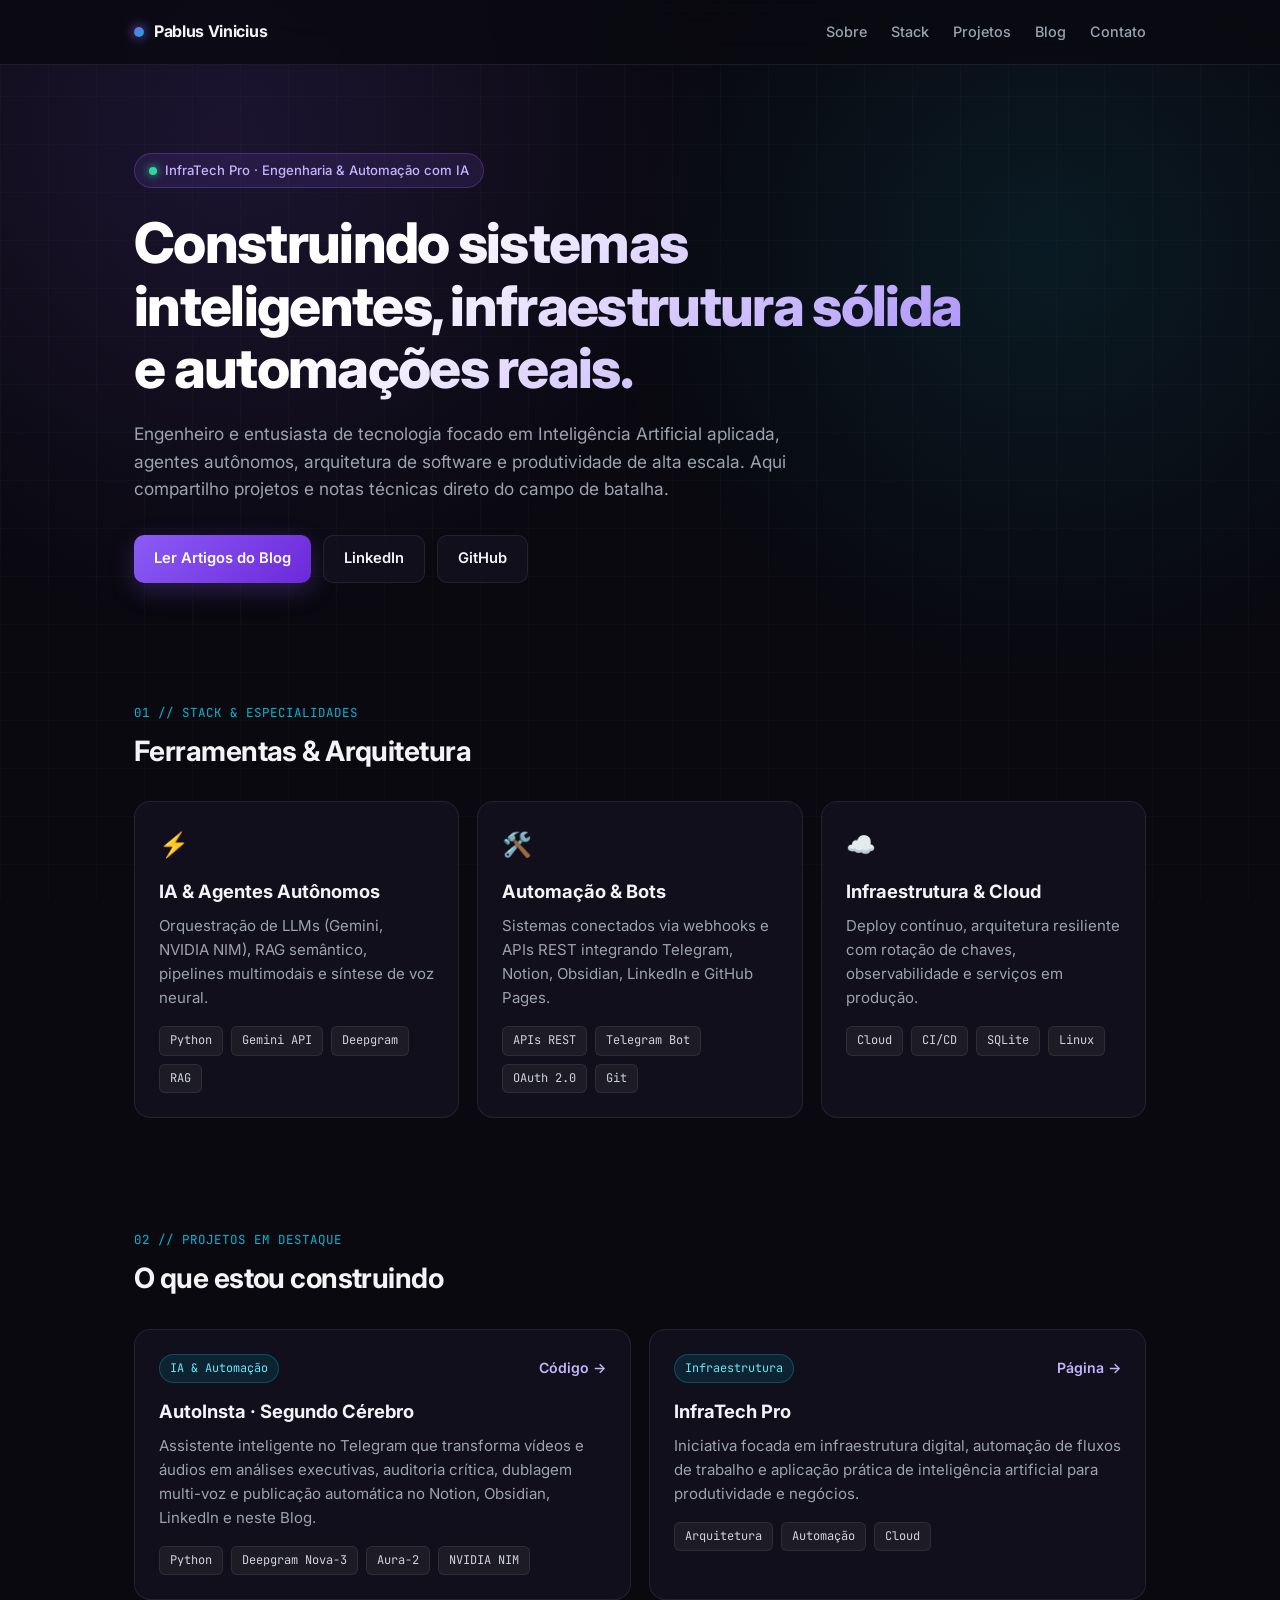
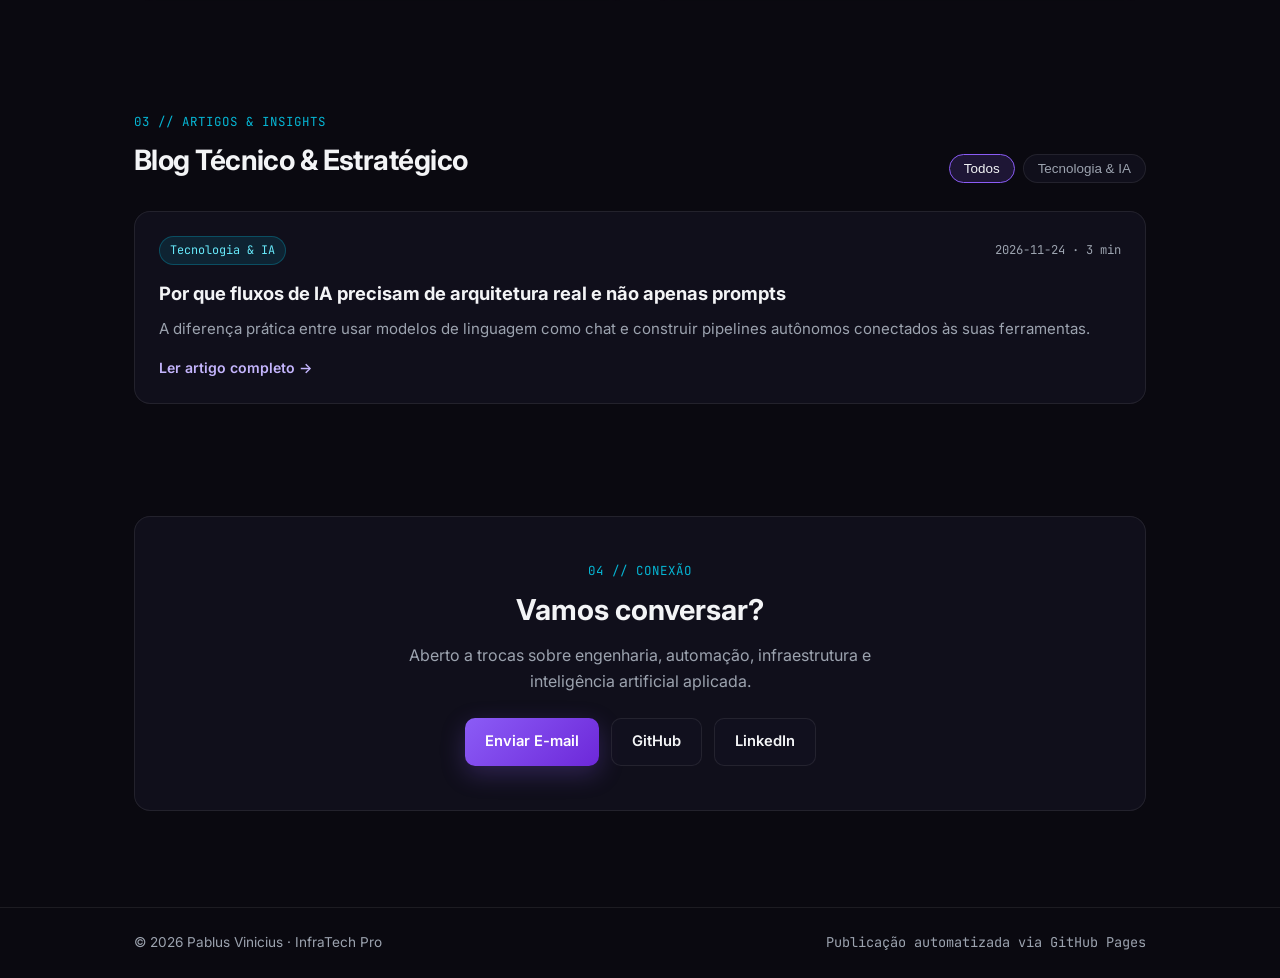
==== github_io_site/index.html @ cc7a88ba "Add GitHub Pages portfolio/blog site template and [ 🌐 Post Blog ] auto-publisher" ====
<!DOCTYPE html>
<html lang="pt-BR">
<head>
  <meta charset="UTF-8" />
  <meta name="viewport" content="width=device-width, initial-scale=1.0" />
  <title>Pablus Vinicius · Engenharia, IA & Infraestrutura</title>
  <meta name="description" content="Portfólio, projetos e artigos técnicos de Pablus Vinicius sobre Engenharia, Automação, Infraestrutura e Inteligência Artificial." />
  <meta name="theme-color" content="#0a0910" />
  <link rel="preconnect" href="https://fonts.googleapis.com" />
  <link rel="preconnect" href="https://fonts.gstatic.com" crossorigin />
  <link href="https://fonts.googleapis.com/css2?family=Inter:wght@400;500;600;700;800&family=JetBrains+Mono:wght@400;500&display=swap" rel="stylesheet" />
  <link rel="stylesheet" href="style.css" />
</head>
<body>
  <div class="bg-glow" aria-hidden="true"></div>

  <header class="navbar">
    <div class="container nav-inner">
      <a href="#" class="brand">
        <span class="brand-dot"></span>
        <span>Pablus Vinicius</span>
      </a>
      <nav class="nav-links">
        <a href="#sobre">Sobre</a>
        <a href="#stack">Stack</a>
        <a href="#projetos">Projetos</a>
        <a href="#blog">Blog</a>
        <a href="#contato">Contato</a>
      </nav>
    </div>
  </header>

  <main class="container">
    <!-- HERO -->
    <section class="hero" id="sobre">
      <div class="status-pill">
        <span class="pulse-dot"></span>
        InfraTech Pro · Engenharia & Automação com IA
      </div>
      <h1>Construindo sistemas inteligentes, infraestrutura sólida e automações reais.</h1>
      <p class="hero-sub">
        Engenheiro e entusiasta de tecnologia focado em Inteligência Artificial aplicada, agentes autônomos,
        arquitetura de software e produtividade de alta escala. Aqui compartilho projetos e notas técnicas direto do campo de batalha.
      </p>
      <div class="hero-actions">
        <a href="#blog" class="btn btn-primary">Ler Artigos do Blog</a>
        <a href="https://www.linkedin.com/company/infratech-pro/" target="_blank" rel="noopener" class="btn btn-ghost">LinkedIn</a>
        <a href="https://github.com/PablusVinii" target="_blank" rel="noopener" class="btn btn-ghost">GitHub</a>
      </div>
    </section>

    <!-- STACK -->
    <section class="section" id="stack">
      <div class="section-header">
        <span class="section-kicker">01 // STACK & ESPECIALIDADES</span>
        <h2>Ferramentas & Arquitetura</h2>
      </div>
      <div class="stack-grid">
        <div class="card stack-card">
          <div class="card-icon">⚡</div>
          <h3>IA & Agentes Autônomos</h3>
          <p>Orquestração de LLMs (Gemini, NVIDIA NIM), RAG semântico, pipelines multimodais e síntese de voz neural.</p>
          <div class="tags">
            <span>Python</span><span>Gemini API</span><span>Deepgram</span><span>RAG</span>
          </div>
        </div>
        <div class="card stack-card">
          <div class="card-icon">🛠️</div>
          <h3>Automação & Bots</h3>
          <p>Sistemas conectados via webhooks e APIs REST integrando Telegram, Notion, Obsidian, LinkedIn e GitHub Pages.</p>
          <div class="tags">
            <span>APIs REST</span><span>Telegram Bot</span><span>OAuth 2.0</span><span>Git</span>
          </div>
        </div>
        <div class="card stack-card">
          <div class="card-icon">☁️</div>
          <h3>Infraestrutura & Cloud</h3>
          <p>Deploy contínuo, arquitetura resiliente com rotação de chaves, observabilidade e serviços em produção.</p>
          <div class="tags">
            <span>Cloud</span><span>CI/CD</span><span>SQLite</span><span>Linux</span>
          </div>
        </div>
      </div>
    </section>

    <!-- PROJETOS -->
    <section class="section" id="projetos">
      <div class="section-header">
        <span class="section-kicker">02 // PROJETOS EM DESTAQUE</span>
        <h2>O que estou construindo</h2>
      </div>
      <div class="projects-grid">
        <article class="card project-card">
          <div class="project-top">
            <span class="project-badge">IA & Automação</span>
            <a href="https://github.com/PablusVinii/autoinsta" target="_blank" rel="noopener" class="project-link">Código →</a>
          </div>
          <h3>AutoInsta · Segundo Cérebro</h3>
          <p>Assistente inteligente no Telegram que transforma vídeos e áudios em análises executivas, auditoria crítica, dublagem multi-voz e publicação automática no Notion, Obsidian, LinkedIn e neste Blog.</p>
          <div class="tags">
            <span>Python</span><span>Deepgram Nova-3</span><span>Aura-2</span><span>NVIDIA NIM</span>
          </div>
        </article>

        <article class="card project-card">
          <div class="project-top">
            <span class="project-badge">Infraestrutura</span>
            <a href="https://www.linkedin.com/company/infratech-pro/" target="_blank" rel="noopener" class="project-link">Página →</a>
          </div>
          <h3>InfraTech Pro</h3>
          <p>Iniciativa focada em infraestrutura digital, automação de fluxos de trabalho e aplicação prática de inteligência artificial para produtividade e negócios.</p>
          <div class="tags">
            <span>Arquitetura</span><span>Automação</span><span>Cloud</span>
          </div>
        </article>
      </div>
    </section>

    <!-- BLOG -->
    <section class="section" id="blog">
      <div class="section-header blog-header">
        <div>
          <span class="section-kicker">03 // ARTIGOS & INSIGHTS</span>
          <h2>Blog Técnico & Estratégico</h2>
        </div>
        <div class="filter-bar" id="blog-filters">
          <button class="filter-btn active" data-cat="all">Todos</button>
        </div>
      </div>

      <div class="blog-grid" id="blog-list">
        <div class="card loading-card">Carregando artigos...</div>
      </div>
    </section>

    <!-- CONTATO -->
    <section class="section contact-section" id="contato">
      <div class="card contact-card">
        <span class="section-kicker">04 // CONEXÃO</span>
        <h2>Vamos conversar?</h2>
        <p>Aberto a trocas sobre engenharia, automação, infraestrutura e inteligência artificial aplicada.</p>
        <div class="hero-actions">
          <a href="mailto:pablus.vinicius@live.com" class="btn btn-primary">Enviar E-mail</a>
          <a href="https://github.com/PablusVinii" target="_blank" rel="noopener" class="btn btn-ghost">GitHub</a>
          <a href="https://www.linkedin.com/company/infratech-pro/" target="_blank" rel="noopener" class="btn btn-ghost">LinkedIn</a>
        </div>
      </div>
    </section>
  </main>

  <footer class="footer">
    <div class="container footer-inner">
      <span>© 2026 Pablus Vinicius · InfraTech Pro</span>
      <span class="mono">Publicação automatizada via GitHub Pages</span>
    </div>
  </footer>

  <script>
    async function loadBlog() {
      const container = document.getElementById('blog-list');
      const filterBar = document.getElementById('blog-filters');
      try {
        const res = await fetch('posts/index.json?t=' + Date.now());
        if (!res.ok) throw new Error('Falha ao carregar posts');
        const posts = await res.json();

        if (!posts.length) {
          container.innerHTML = '<div class="card">Nenhum artigo publicado ainda.</div>';
          return;
        }

        // Popula filtros únicos de categoria
        const cats = [...new Set(posts.map(p => p.category).filter(Boolean))];
        cats.forEach(cat => {
          const btn = document.createElement('button');
          btn.className = 'filter-btn';
          btn.dataset.cat = cat;
          btn.textContent = cat;
          filterBar.appendChild(btn);
        });

        function render(filterCat) {
          const filtered = filterCat === 'all' ? posts : posts.filter(p => p.category === filterCat);
          container.innerHTML = filtered.map(post => `
            <a href="post.html?slug=${encodeURIComponent(post.slug)}" class="card blog-card">
              <div class="blog-meta">
                <span class="project-badge">${escapeHtml(post.category || 'Geral')}</span>
                <span class="mono date-text">${escapeHtml(post.date || '')} · ${escapeHtml(post.readTime || '3 min')}</span>
              </div>
              <h3>${escapeHtml(post.title)}</h3>
              <p>${escapeHtml(post.excerpt || '')}</p>
              <span class="read-more">Ler artigo completo →</span>
            </a>
          `).join('');
        }

        filterBar.addEventListener('click', (e) => {
          if (!e.target.classList.contains('filter-btn')) return;
          filterBar.querySelectorAll('.filter-btn').forEach(b => b.classList.remove('active'));
          e.target.classList.add('active');
          render(e.target.dataset.cat);
        });

        render('all');
      } catch (err) {
        container.innerHTML = '<div class="card">Não foi possível carregar os artigos no momento.</div>';
      }
    }

    function escapeHtml(str) {
      return String(str).replace(/[&<>"']/g, s => ({
        '&': '&amp;', '<': '&lt;', '>': '&gt;', '"': '&quot;', "'": '&#39;'
      }[s]));
    }

    loadBlog();
  </script>
</body>
</html>
---- github_io_site/style.css ----
:root {
  --bg: #0a0910;
  --surface: rgba(20, 19, 32, 0.72);
  --surface-hover: rgba(30, 28, 48, 0.9);
  --border: rgba(255, 255, 255, 0.08);
  --border-hover: rgba(139, 92, 246, 0.45);
  --text: #f3f4f6;
  --muted: #9ca3af;
  --accent: #8b5cf6;
  --accent-2: #06b6d4;
}

* {
  box-sizing: border-box;
  margin: 0;
  padding: 0;
}

html {
  scroll-behavior: smooth;
}

body {
  font-family: 'Inter', -apple-system, BlinkMacSystemFont, sans-serif;
  background-color: var(--bg);
  color: var(--text);
  line-height: 1.6;
  min-height: 100vh;
  overflow-x: hidden;
}

.bg-glow {
  position: fixed;
  inset: 0;
  pointer-events: none;
  z-index: -1;
  background:
    radial-gradient(circle at 18% 15%, rgba(139, 92, 246, 0.14), transparent 38%),
    radial-gradient(circle at 82% 28%, rgba(6, 182, 212, 0.10), transparent 35%),
    linear-gradient(to bottom, rgba(255,255,255,0.02) 1px, transparent 1px),
    linear-gradient(to right, rgba(255,255,255,0.02) 1px, transparent 1px);
  background-size: 100% 100%, 100% 100%, 48px 48px, 48px 48px;
}

.mono {
  font-family: 'JetBrains Mono', monospace;
}

.container {
  max-width: 1060px;
  margin: 0 auto;
  padding: 0 24px;
}

/* NAVBAR */
.navbar {
  position: sticky;
  top: 0;
  z-index: 50;
  backdrop-filter: blur(16px);
  background: rgba(10, 9, 16, 0.78);
  border-bottom: 1px solid var(--border);
}

.nav-inner {
  display: flex;
  align-items: center;
  justify-content: space-between;
  height: 64px;
}

.brand {
  display: inline-flex;
  align-items: center;
  gap: 10px;
  color: var(--text);
  text-decoration: none;
  font-weight: 700;
  font-size: 1rem;
  letter-spacing: -0.02em;
}

.brand-dot {
  width: 10px;
  height: 10px;
  border-radius: 50%;
  background: linear-gradient(135deg, var(--accent), var(--accent-2));
  box-shadow: 0 0 12px var(--accent);
}

.nav-links {
  display: flex;
  gap: 24px;
}

.nav-links a {
  color: var(--muted);
  text-decoration: none;
  font-size: 0.9rem;
  font-weight: 500;
  transition: color 0.2s;
}

.nav-links a:hover {
  color: var(--text);
}

/* HERO */
.hero {
  padding: 88px 0 64px;
}

.status-pill {
  display: inline-flex;
  align-items: center;
  gap: 8px;
  padding: 6px 14px;
  border-radius: 999px;
  background: rgba(139, 92, 246, 0.12);
  border: 1px solid rgba(139, 92, 246, 0.3);
  color: #c4b5fd;
  font-size: 0.82rem;
  font-weight: 500;
  margin-bottom: 24px;
}

.pulse-dot {
  width: 8px;
  height: 8px;
  border-radius: 50%;
  background: #34d399;
  box-shadow: 0 0 8px #34d399;
}

.hero h1 {
  font-size: clamp(2.1rem, 4.8vw, 3.5rem);
  font-weight: 800;
  line-height: 1.12;
  letter-spacing: -0.03em;
  max-width: 840px;
  margin-bottom: 20px;
  background: linear-gradient(135deg, #ffffff 30%, #a78bfa 100%);
  -webkit-background-clip: text;
  -webkit-text-fill-color: transparent;
}

.hero-sub {
  font-size: 1.08rem;
  color: var(--muted);
  max-width: 680px;
  margin-bottom: 32px;
}

.hero-actions {
  display: flex;
  flex-wrap: wrap;
  gap: 12px;
}

.btn {
  display: inline-flex;
  align-items: center;
  justify-content: center;
  padding: 11px 20px;
  border-radius: 10px;
  font-size: 0.92rem;
  font-weight: 600;
  text-decoration: none;
  transition: transform 0.15s, border-color 0.2s, background 0.2s;
  cursor: pointer;
}

.btn:hover {
  transform: translateY(-1px);
}

.btn-primary {
  background: linear-gradient(135deg, var(--accent), #6d28d9);
  color: #fff;
  box-shadow: 0 8px 24px rgba(139, 92, 246, 0.25);
}

.btn-ghost {
  background: var(--surface);
  color: var(--text);
  border: 1px solid var(--border);
}

.btn-ghost:hover {
  border-color: var(--border-hover);
}

/* SECTIONS */
.section {
  padding: 56px 0;
}

.section-header {
  margin-bottom: 28px;
}

.section-kicker {
  display: block;
  font-family: 'JetBrains Mono', monospace;
  font-size: 0.78rem;
  color: var(--accent-2);
  letter-spacing: 0.08em;
  margin-bottom: 6px;
}

.section-header h2 {
  font-size: 1.75rem;
  font-weight: 700;
  letter-spacing: -0.02em;
}

/* CARDS */
.card {
  background: var(--surface);
  border: 1px solid var(--border);
  border-radius: 16px;
  padding: 24px;
  backdrop-filter: blur(12px);
  transition: border-color 0.2s, transform 0.2s, background 0.2s;
}

.stack-grid {
  display: grid;
  grid-template-columns: repeat(auto-fit, minmax(280px, 1fr));
  gap: 18px;
}

.projects-grid {
  display: grid;
  grid-template-columns: repeat(auto-fit, minmax(320px, 1fr));
  gap: 18px;
}

.card-icon {
  font-size: 1.5rem;
  margin-bottom: 12px;
}

.stack-card h3,
.project-card h3,
.blog-card h3 {
  font-size: 1.15rem;
  font-weight: 700;
  margin-bottom: 8px;
  color: var(--text);
}

.stack-card p,
.project-card p,
.blog-card p {
  color: var(--muted);
  font-size: 0.94rem;
  margin-bottom: 16px;
}

.tags {
  display: flex;
  flex-wrap: wrap;
  gap: 8px;
}

.tags span {
  font-family: 'JetBrains Mono', monospace;
  font-size: 0.75rem;
  padding: 4px 10px;
  border-radius: 6px;
  background: rgba(255, 255, 255, 0.05);
  border: 1px solid var(--border);
  color: #d1d5db;
}

.project-top {
  display: flex;
  align-items: center;
  justify-content: space-between;
  margin-bottom: 14px;
}

.project-badge {
  font-family: 'JetBrains Mono', monospace;
  font-size: 0.74rem;
  padding: 4px 10px;
  border-radius: 999px;
  background: rgba(6, 182, 212, 0.12);
  border: 1px solid rgba(6, 182, 212, 0.3);
  color: #67e8f9;
}

.project-link {
  color: #c4b5fd;
  text-decoration: none;
  font-size: 0.88rem;
  font-weight: 600;
}

/* BLOG */
.blog-header {
  display: flex;
  flex-wrap: wrap;
  align-items: flex-end;
  justify-content: space-between;
  gap: 16px;
}

.filter-bar {
  display: flex;
  flex-wrap: wrap;
  gap: 8px;
}

.filter-btn {
  background: var(--surface);
  border: 1px solid var(--border);
  color: var(--muted);
  padding: 6px 14px;
  border-radius: 999px;
  font-size: 0.84rem;
  cursor: pointer;
  transition: all 0.2s;
}

.filter-btn.active,
.filter-btn:hover {
  color: var(--text);
  border-color: var(--accent);
  background: rgba(139, 92, 246, 0.16);
}

.blog-grid {
  display: grid;
  grid-template-columns: repeat(auto-fit, minmax(300px, 1fr));
  gap: 18px;
}

.blog-card {
  display: flex;
  flex-direction: column;
  text-decoration: none;
}

.blog-card:hover {
  border-color: var(--border-hover);
  background: var(--surface-hover);
  transform: translateY(-2px);
}

.blog-meta {
  display: flex;
  align-items: center;
  justify-content: space-between;
  gap: 8px;
  margin-bottom: 14px;
}

.date-text {
  font-size: 0.76rem;
  color: var(--muted);
}

.read-more {
  margin-top: auto;
  font-size: 0.88rem;
  font-weight: 600;
  color: #c4b5fd;
}

/* POST READER */
.article-wrap {
  max-width: 760px;
  margin: 0 auto;
  padding: 48px 0 80px;
}

.back-link {
  display: inline-flex;
  align-items: center;
  gap: 6px;
  color: var(--muted);
  text-decoration: none;
  font-size: 0.9rem;
  margin-bottom: 28px;
}

.back-link:hover {
  color: var(--text);
}

.article-header h1 {
  font-size: clamp(1.8rem, 4vw, 2.6rem);
  line-height: 1.18;
  letter-spacing: -0.025em;
  margin: 14px 0 12px;
}

.article-body {
  margin-top: 32px;
  font-size: 1.05rem;
  line-height: 1.8;
  color: #e5e7eb;
}

.article-body h2,
.article-body h3 {
  color: #fff;
  margin: 32px 0 12px;
  letter-spacing: -0.015em;
}

.article-body p {
  margin-bottom: 18px;
}

.article-body ul,
.article-body ol {
  margin: 0 0 20px 24px;
}

.article-body li {
  margin-bottom: 8px;
}

.article-body blockquote {
  border-left: 3px solid var(--accent);
  padding: 10px 18px;
  background: rgba(139, 92, 246, 0.08);
  border-radius: 0 10px 10px 0;
  margin: 20px 0;
  color: #d1d5db;
}

.article-body code {
  font-family: 'JetBrains Mono', monospace;
  font-size: 0.9em;
  background: rgba(255, 255, 255, 0.08);
  padding: 2px 6px;
  border-radius: 5px;
}

.article-body pre {
  background: #11101b;
  border: 1px solid var(--border);
  padding: 16px;
  border-radius: 12px;
  overflow-x: auto;
  margin: 20px 0;
}

/* CONTACT & FOOTER */
.contact-card {
  text-align: center;
  padding: 44px 24px;
}

.contact-card h2 {
  font-size: 1.8rem;
  margin-bottom: 10px;
}

.contact-card p {
  color: var(--muted);
  max-width: 540px;
  margin: 0 auto 24px;
}

.contact-card .hero-actions {
  justify-content: center;
}

.footer {
  border-top: 1px solid var(--border);
  padding: 24px 0;
  margin-top: 40px;
}

.footer-inner {
  display: flex;
  flex-wrap: wrap;
  justify-content: space-between;
  gap: 12px;
  color: var(--muted);
  font-size: 0.85rem;
}

@media (max-width: 640px) {
  .nav-links {
    display: none;
  }
  .hero {
    padding: 56px 0 40px;
  }
}
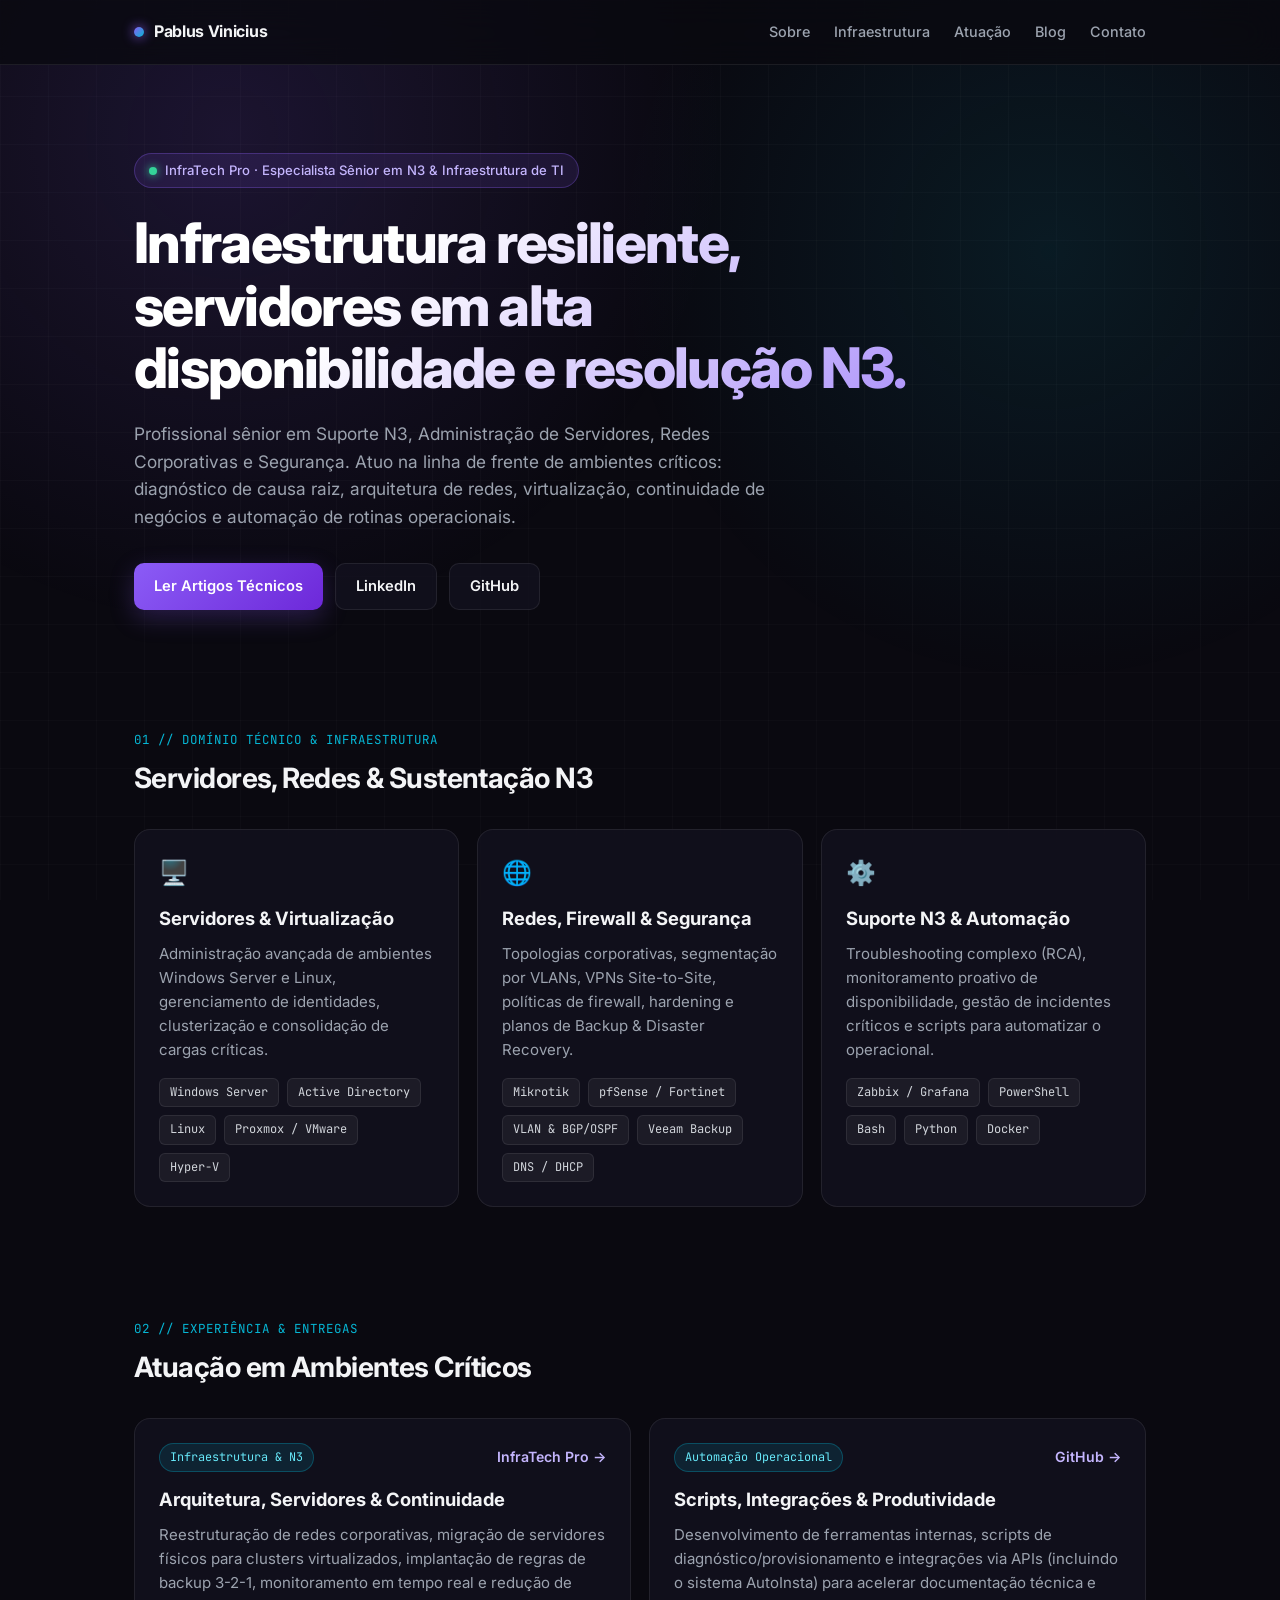
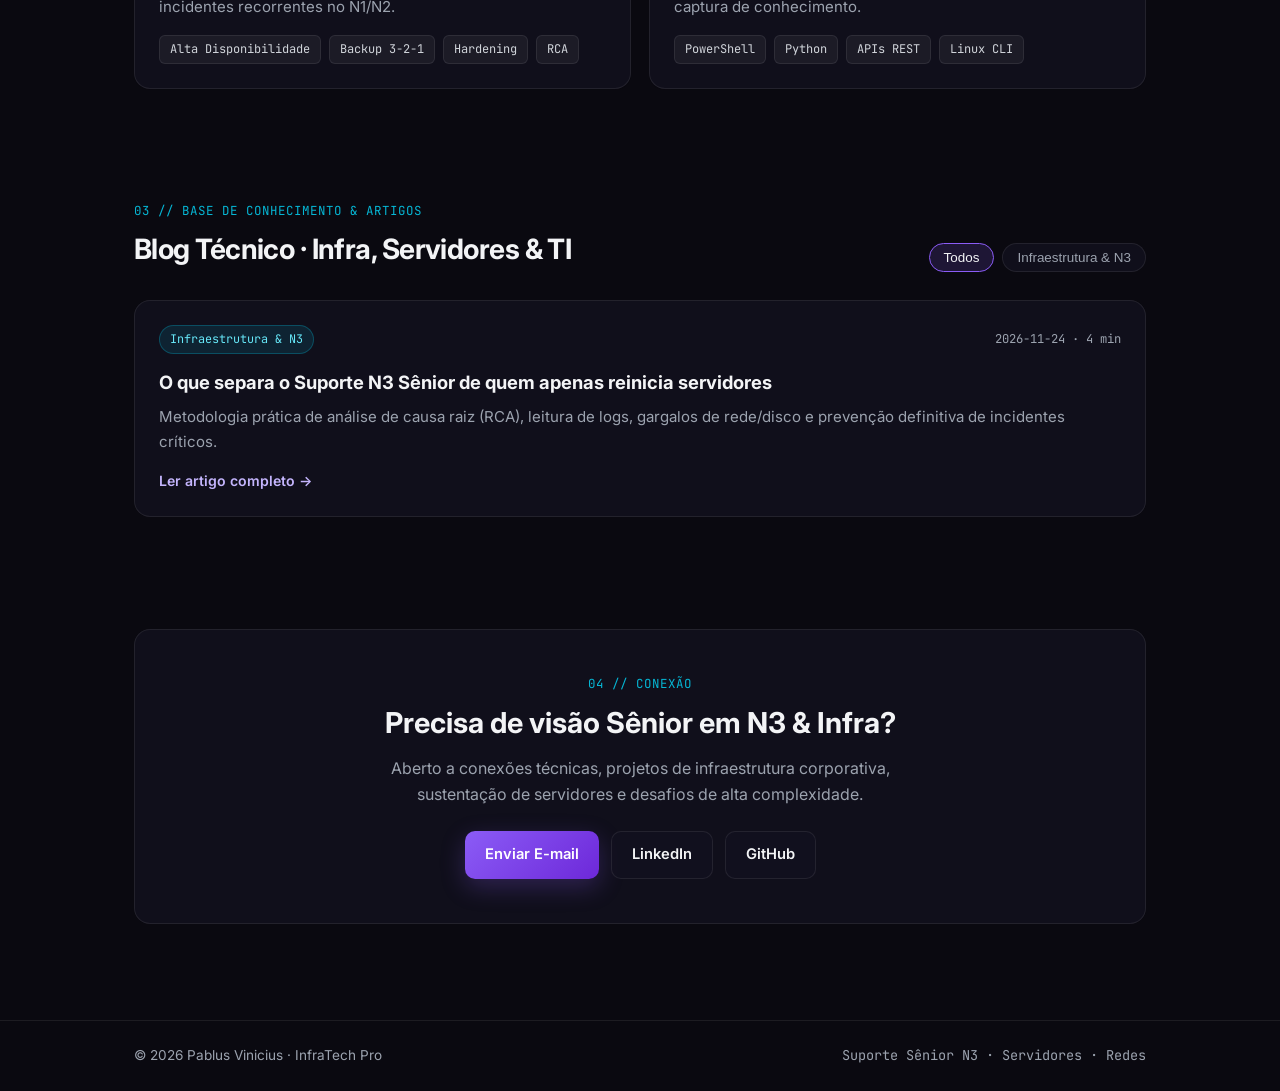
==== commit a825c3e6: "Update github_io_site template for Senior N3 Support & Infrastructure positioning" ====
--- a/github_io_site/index.html
+++ b/github_io_site/index.html
@@ -3,8 +3,8 @@
 <head>
   <meta charset="UTF-8" />
   <meta name="viewport" content="width=device-width, initial-scale=1.0" />
-  <title>Pablus Vinicius · Engenharia, IA & Infraestrutura</title>
-  <meta name="description" content="Portfólio, projetos e artigos técnicos de Pablus Vinicius sobre Engenharia, Automação, Infraestrutura e Inteligência Artificial." />
+  <title>Pablus Vinicius · Especialista Sênior em Suporte N3 & Infraestrutura</title>
+  <meta name="description" content="Portfólio e artigos técnicos de Pablus Vinicius — Especialista Sênior em Suporte de TI N3, Servidores, Redes Corporativas, Virtualização e Automação de Infraestrutura." />
   <meta name="theme-color" content="#0a0910" />
   <link rel="preconnect" href="https://fonts.googleapis.com" />
   <link rel="preconnect" href="https://fonts.gstatic.com" crossorigin />
@@ -22,8 +22,8 @@
       </a>
       <nav class="nav-links">
         <a href="#sobre">Sobre</a>
-        <a href="#stack">Stack</a>
-        <a href="#projetos">Projetos</a>
+        <a href="#stack">Infraestrutura</a>
+        <a href="#projetos">Atuação</a>
         <a href="#blog">Blog</a>
         <a href="#contato">Contato</a>
       </nav>
@@ -35,15 +35,16 @@
     <section class="hero" id="sobre">
       <div class="status-pill">
         <span class="pulse-dot"></span>
-        InfraTech Pro · Engenharia & Automação com IA
-      </div>
-      <h1>Construindo sistemas inteligentes, infraestrutura sólida e automações reais.</h1>
+        InfraTech Pro · Especialista Sênior em N3 & Infraestrutura de TI
+      </div>
+      <h1>Infraestrutura resiliente, servidores em alta disponibilidade e resolução N3.</h1>
       <p class="hero-sub">
-        Engenheiro e entusiasta de tecnologia focado em Inteligência Artificial aplicada, agentes autônomos,
-        arquitetura de software e produtividade de alta escala. Aqui compartilho projetos e notas técnicas direto do campo de batalha.
+        Profissional sênior em Suporte N3, Administração de Servidores, Redes Corporativas e Segurança.
+        Atuo na linha de frente de ambientes críticos: diagnóstico de causa raiz, arquitetura de redes, virtualização,
+        continuidade de negócios e automação de rotinas operacionais.
       </p>
       <div class="hero-actions">
-        <a href="#blog" class="btn btn-primary">Ler Artigos do Blog</a>
+        <a href="#blog" class="btn btn-primary">Ler Artigos Técnicos</a>
         <a href="https://www.linkedin.com/company/infratech-pro/" target="_blank" rel="noopener" class="btn btn-ghost">LinkedIn</a>
         <a href="https://github.com/PablusVinii" target="_blank" rel="noopener" class="btn btn-ghost">GitHub</a>
       </div>
@@ -52,65 +53,65 @@
     <!-- STACK -->
     <section class="section" id="stack">
       <div class="section-header">
-        <span class="section-kicker">01 // STACK & ESPECIALIDADES</span>
-        <h2>Ferramentas & Arquitetura</h2>
+        <span class="section-kicker">01 // DOMÍNIO TÉCNICO & INFRAESTRUTURA</span>
+        <h2>Servidores, Redes & Sustentação N3</h2>
       </div>
       <div class="stack-grid">
         <div class="card stack-card">
-          <div class="card-icon">⚡</div>
-          <h3>IA & Agentes Autônomos</h3>
-          <p>Orquestração de LLMs (Gemini, NVIDIA NIM), RAG semântico, pipelines multimodais e síntese de voz neural.</p>
-          <div class="tags">
-            <span>Python</span><span>Gemini API</span><span>Deepgram</span><span>RAG</span>
+          <div class="card-icon">🖥️</div>
+          <h3>Servidores & Virtualização</h3>
+          <p>Administração avançada de ambientes Windows Server e Linux, gerenciamento de identidades, clusterização e consolidação de cargas críticas.</p>
+          <div class="tags">
+            <span>Windows Server</span><span>Active Directory</span><span>Linux</span><span>Proxmox / VMware</span><span>Hyper-V</span>
           </div>
         </div>
         <div class="card stack-card">
-          <div class="card-icon">🛠️</div>
-          <h3>Automação & Bots</h3>
-          <p>Sistemas conectados via webhooks e APIs REST integrando Telegram, Notion, Obsidian, LinkedIn e GitHub Pages.</p>
-          <div class="tags">
-            <span>APIs REST</span><span>Telegram Bot</span><span>OAuth 2.0</span><span>Git</span>
+          <div class="card-icon">🌐</div>
+          <h3>Redes, Firewall & Segurança</h3>
+          <p>Topologias corporativas, segmentação por VLANs, VPNs Site-to-Site, políticas de firewall, hardening e planos de Backup & Disaster Recovery.</p>
+          <div class="tags">
+            <span>Mikrotik</span><span>pfSense / Fortinet</span><span>VLAN & BGP/OSPF</span><span>Veeam Backup</span><span>DNS / DHCP</span>
           </div>
         </div>
         <div class="card stack-card">
-          <div class="card-icon">☁️</div>
-          <h3>Infraestrutura & Cloud</h3>
-          <p>Deploy contínuo, arquitetura resiliente com rotação de chaves, observabilidade e serviços em produção.</p>
-          <div class="tags">
-            <span>Cloud</span><span>CI/CD</span><span>SQLite</span><span>Linux</span>
-          </div>
-        </div>
-      </div>
-    </section>
-
-    <!-- PROJETOS -->
+          <div class="card-icon">⚙️</div>
+          <h3>Suporte N3 & Automação</h3>
+          <p>Troubleshooting complexo (RCA), monitoramento proativo de disponibilidade, gestão de incidentes críticos e scripts para automatizar o operacional.</p>
+          <div class="tags">
+            <span>Zabbix / Grafana</span><span>PowerShell</span><span>Bash</span><span>Python</span><span>Docker</span>
+          </div>
+        </div>
+      </div>
+    </section>
+
+    <!-- PROJETOS / ATUAÇÃO -->
     <section class="section" id="projetos">
       <div class="section-header">
-        <span class="section-kicker">02 // PROJETOS EM DESTAQUE</span>
-        <h2>O que estou construindo</h2>
+        <span class="section-kicker">02 // EXPERIÊNCIA & ENTREGAS</span>
+        <h2>Atuação em Ambientes Críticos</h2>
       </div>
       <div class="projects-grid">
         <article class="card project-card">
           <div class="project-top">
-            <span class="project-badge">IA & Automação</span>
-            <a href="https://github.com/PablusVinii/autoinsta" target="_blank" rel="noopener" class="project-link">Código →</a>
-          </div>
-          <h3>AutoInsta · Segundo Cérebro</h3>
-          <p>Assistente inteligente no Telegram que transforma vídeos e áudios em análises executivas, auditoria crítica, dublagem multi-voz e publicação automática no Notion, Obsidian, LinkedIn e neste Blog.</p>
-          <div class="tags">
-            <span>Python</span><span>Deepgram Nova-3</span><span>Aura-2</span><span>NVIDIA NIM</span>
+            <span class="project-badge">Infraestrutura & N3</span>
+            <a href="https://www.linkedin.com/company/infratech-pro/" target="_blank" rel="noopener" class="project-link">InfraTech Pro →</a>
+          </div>
+          <h3>Arquitetura, Servidores & Continuidade</h3>
+          <p>Reestruturação de redes corporativas, migração de servidores físicos para clusters virtualizados, implantação de regras de backup 3-2-1, monitoramento em tempo real e redução de incidentes recorrentes no N1/N2.</p>
+          <div class="tags">
+            <span>Alta Disponibilidade</span><span>Backup 3-2-1</span><span>Hardening</span><span>RCA</span>
           </div>
         </article>
 
         <article class="card project-card">
           <div class="project-top">
-            <span class="project-badge">Infraestrutura</span>
-            <a href="https://www.linkedin.com/company/infratech-pro/" target="_blank" rel="noopener" class="project-link">Página →</a>
-          </div>
-          <h3>InfraTech Pro</h3>
-          <p>Iniciativa focada em infraestrutura digital, automação de fluxos de trabalho e aplicação prática de inteligência artificial para produtividade e negócios.</p>
-          <div class="tags">
-            <span>Arquitetura</span><span>Automação</span><span>Cloud</span>
+            <span class="project-badge">Automação Operacional</span>
+            <a href="https://github.com/PablusVinii/autoinsta" target="_blank" rel="noopener" class="project-link">GitHub →</a>
+          </div>
+          <h3>Scripts, Integrações & Produtividade</h3>
+          <p>Desenvolvimento de ferramentas internas, scripts de diagnóstico/provisionamento e integrações via APIs (incluindo o sistema AutoInsta) para acelerar documentação técnica e captura de conhecimento.</p>
+          <div class="tags">
+            <span>PowerShell</span><span>Python</span><span>APIs REST</span><span>Linux CLI</span>
           </div>
         </article>
       </div>
@@ -120,8 +121,8 @@
     <section class="section" id="blog">
       <div class="section-header blog-header">
         <div>
-          <span class="section-kicker">03 // ARTIGOS & INSIGHTS</span>
-          <h2>Blog Técnico & Estratégico</h2>
+          <span class="section-kicker">03 // BASE DE CONHECIMENTO & ARTIGOS</span>
+          <h2>Blog Técnico · Infra, Servidores & TI</h2>
         </div>
         <div class="filter-bar" id="blog-filters">
           <button class="filter-btn active" data-cat="all">Todos</button>
@@ -137,12 +138,12 @@
     <section class="section contact-section" id="contato">
       <div class="card contact-card">
         <span class="section-kicker">04 // CONEXÃO</span>
-        <h2>Vamos conversar?</h2>
-        <p>Aberto a trocas sobre engenharia, automação, infraestrutura e inteligência artificial aplicada.</p>
+        <h2>Precisa de visão Sênior em N3 & Infra?</h2>
+        <p>Aberto a conexões técnicas, projetos de infraestrutura corporativa, sustentação de servidores e desafios de alta complexidade.</p>
         <div class="hero-actions">
           <a href="mailto:pablus.vinicius@live.com" class="btn btn-primary">Enviar E-mail</a>
+          <a href="https://www.linkedin.com/company/infratech-pro/" target="_blank" rel="noopener" class="btn btn-ghost">LinkedIn</a>
           <a href="https://github.com/PablusVinii" target="_blank" rel="noopener" class="btn btn-ghost">GitHub</a>
-          <a href="https://www.linkedin.com/company/infratech-pro/" target="_blank" rel="noopener" class="btn btn-ghost">LinkedIn</a>
         </div>
       </div>
     </section>
@@ -151,7 +152,7 @@
   <footer class="footer">
     <div class="container footer-inner">
       <span>© 2026 Pablus Vinicius · InfraTech Pro</span>
-      <span class="mono">Publicação automatizada via GitHub Pages</span>
+      <span class="mono">Suporte Sênior N3 · Servidores · Redes</span>
     </div>
   </footer>
 
@@ -169,7 +170,6 @@
           return;
         }
 
-        // Popula filtros únicos de categoria
         const cats = [...new Set(posts.map(p => p.category).filter(Boolean))];
         cats.forEach(cat => {
           const btn = document.createElement('button');
@@ -184,7 +184,7 @@
           container.innerHTML = filtered.map(post => `
             <a href="post.html?slug=${encodeURIComponent(post.slug)}" class="card blog-card">
               <div class="blog-meta">
-                <span class="project-badge">${escapeHtml(post.category || 'Geral')}</span>
+                <span class="project-badge">${escapeHtml(post.category || 'Infraestrutura')}</span>
                 <span class="mono date-text">${escapeHtml(post.date || '')} · ${escapeHtml(post.readTime || '3 min')}</span>
               </div>
               <h3>${escapeHtml(post.title)}</h3>
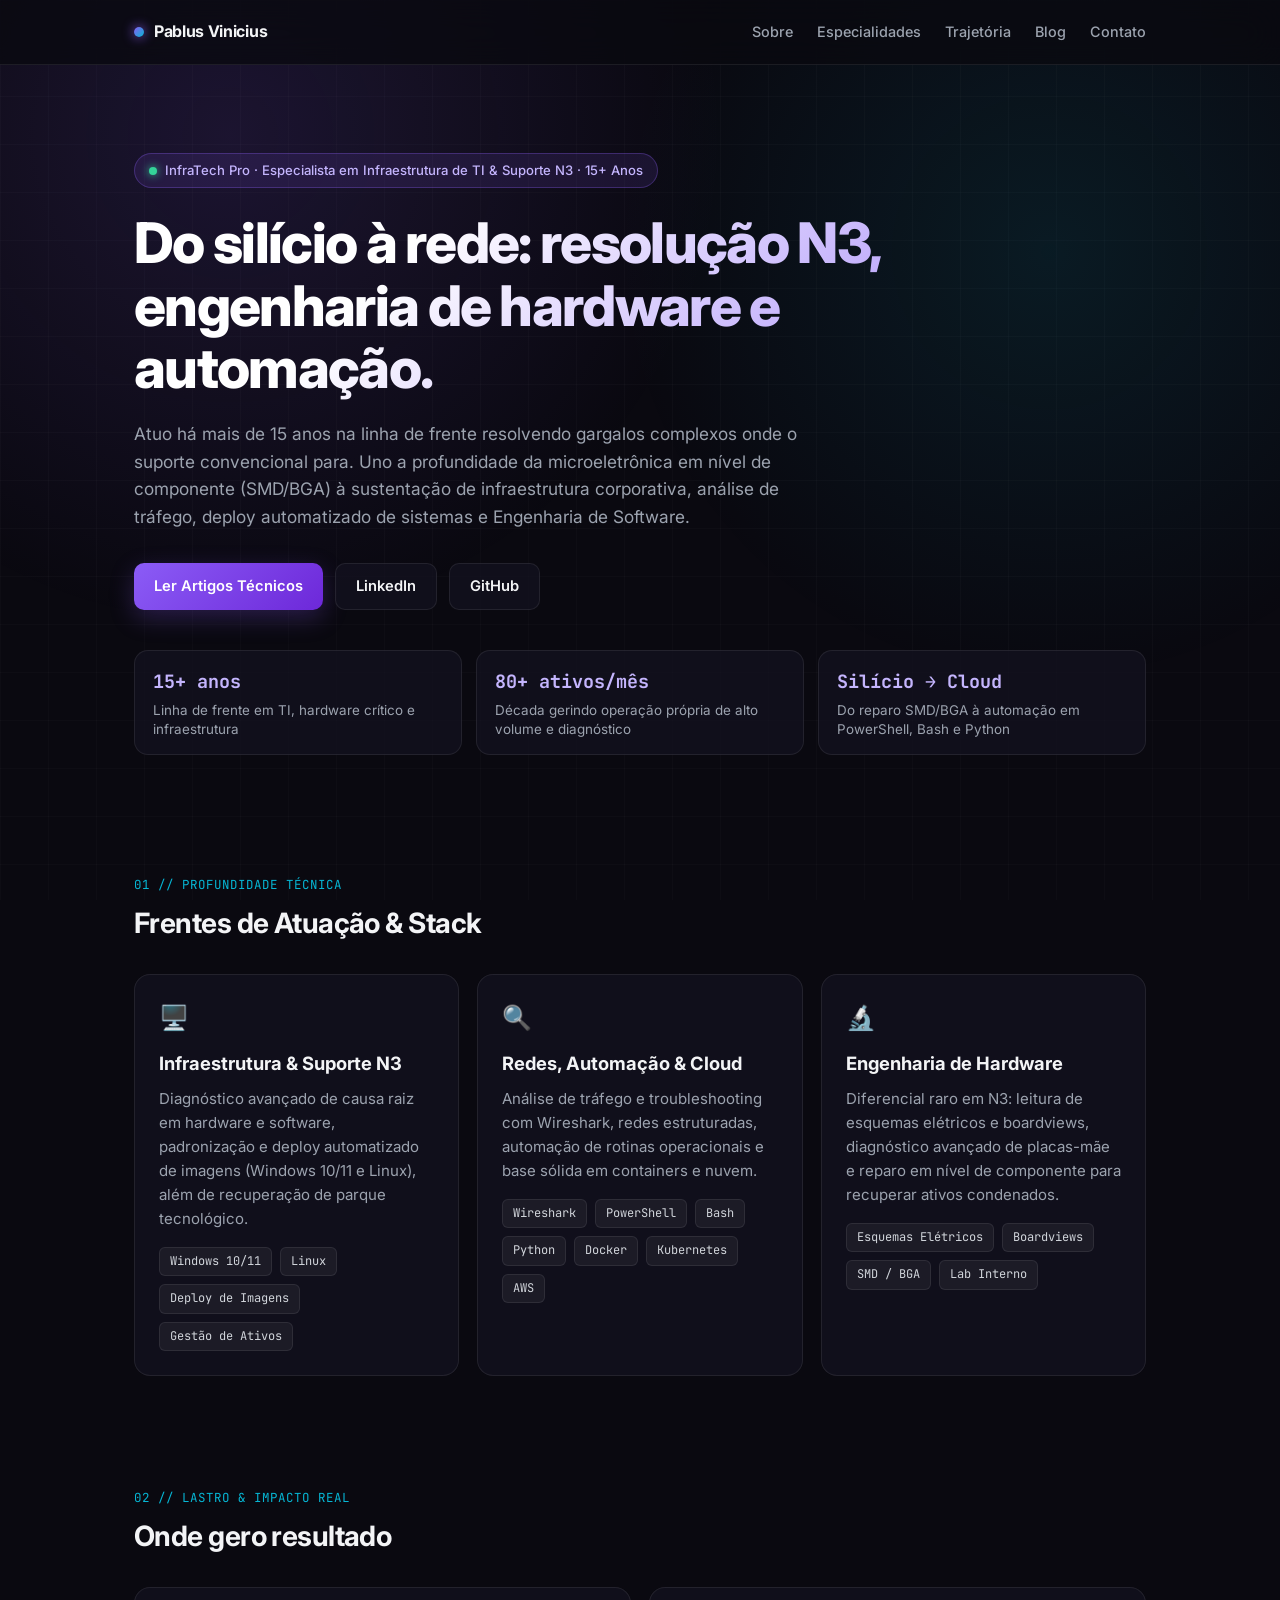
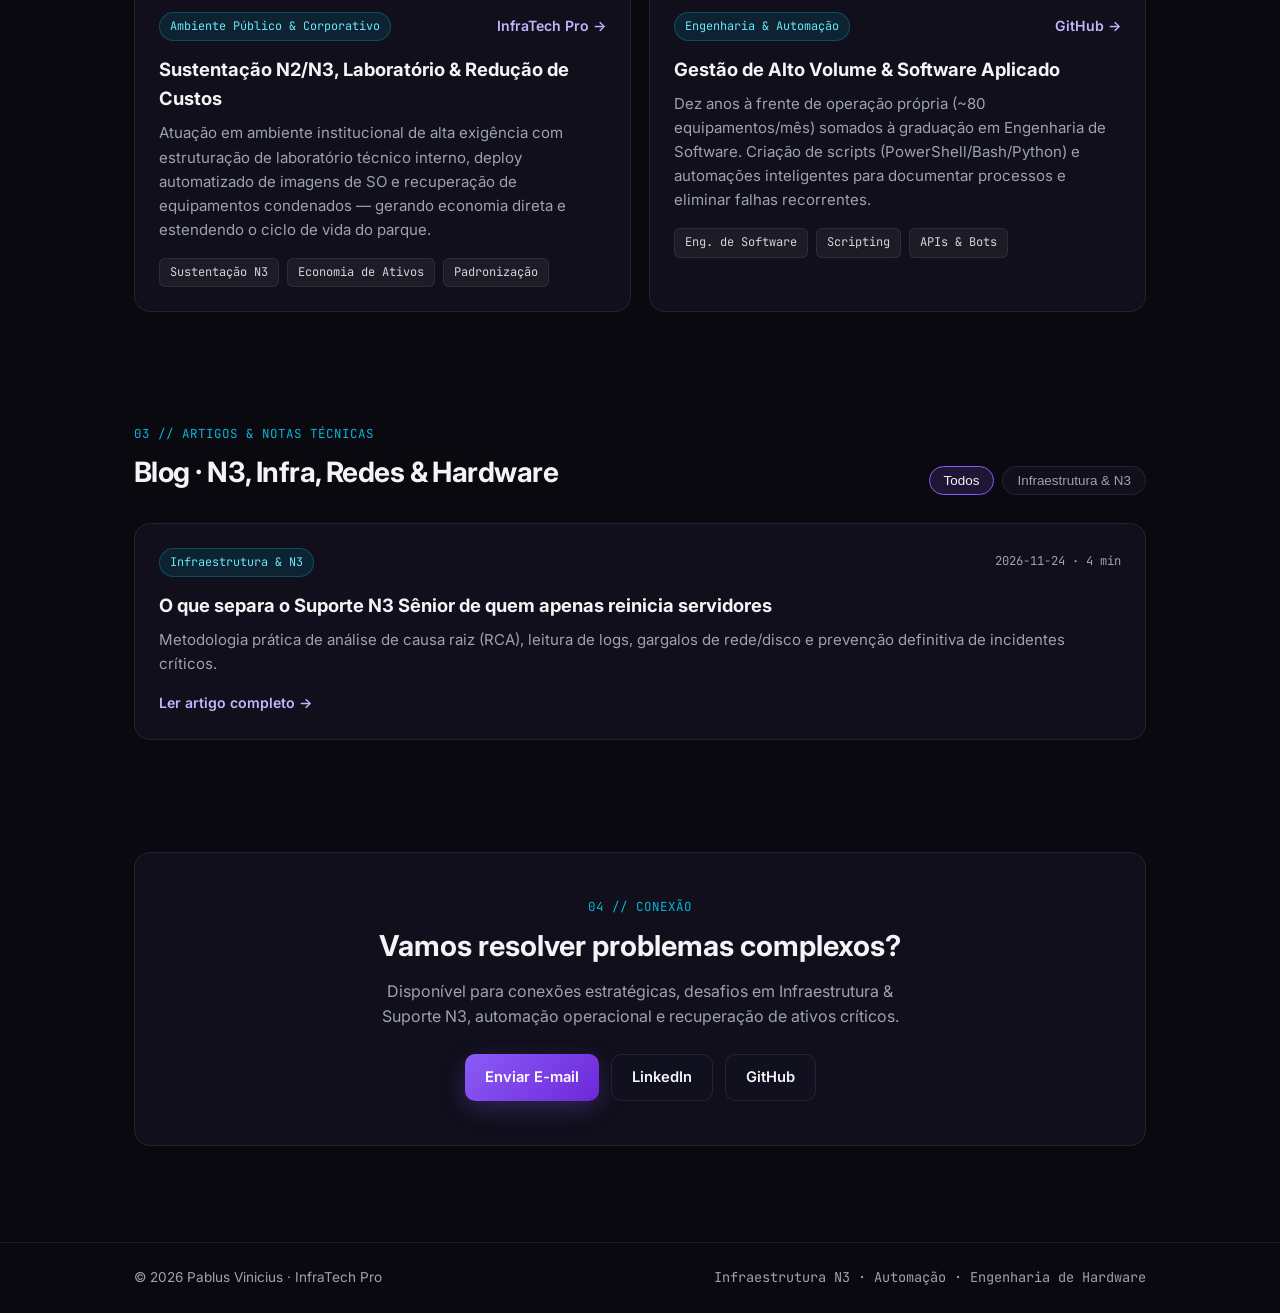
==== commit 60939350: "Update github_io_site with authentic 15+ yr N3, Hardware & Automation positioning" ====
--- a/github_io_site/index.html
+++ b/github_io_site/index.html
@@ -3,8 +3,8 @@
 <head>
   <meta charset="UTF-8" />
   <meta name="viewport" content="width=device-width, initial-scale=1.0" />
-  <title>Pablus Vinicius · Especialista Sênior em Suporte N3 & Infraestrutura</title>
-  <meta name="description" content="Portfólio e artigos técnicos de Pablus Vinicius — Especialista Sênior em Suporte de TI N3, Servidores, Redes Corporativas, Virtualização e Automação de Infraestrutura." />
+  <title>Pablus Vinicius · Especialista em Infraestrutura de TI, Suporte N3 & Engenharia de Hardware</title>
+  <meta name="description" content="Pablus Vinicius — Especialista em Infraestrutura de TI & Suporte N3 com 15+ anos de experiência. Do silício à rede: Linux, Windows, Wireshark, Automação (PowerShell, Bash, Python), Docker/AWS e Engenharia de Hardware (SMD/BGA)." />
   <meta name="theme-color" content="#0a0910" />
   <link rel="preconnect" href="https://fonts.googleapis.com" />
   <link rel="preconnect" href="https://fonts.gstatic.com" crossorigin />
@@ -22,8 +22,8 @@
       </a>
       <nav class="nav-links">
         <a href="#sobre">Sobre</a>
-        <a href="#stack">Infraestrutura</a>
-        <a href="#projetos">Atuação</a>
+        <a href="#stack">Especialidades</a>
+        <a href="#projetos">Trajetória</a>
         <a href="#blog">Blog</a>
         <a href="#contato">Contato</a>
       </nav>
@@ -35,83 +35,98 @@
     <section class="hero" id="sobre">
       <div class="status-pill">
         <span class="pulse-dot"></span>
-        InfraTech Pro · Especialista Sênior em N3 & Infraestrutura de TI
-      </div>
-      <h1>Infraestrutura resiliente, servidores em alta disponibilidade e resolução N3.</h1>
+        InfraTech Pro · Especialista em Infraestrutura de TI & Suporte N3 · 15+ Anos
+      </div>
+      <h1>Do silício à rede: resolução N3, engenharia de hardware e automação.</h1>
       <p class="hero-sub">
-        Profissional sênior em Suporte N3, Administração de Servidores, Redes Corporativas e Segurança.
-        Atuo na linha de frente de ambientes críticos: diagnóstico de causa raiz, arquitetura de redes, virtualização,
-        continuidade de negócios e automação de rotinas operacionais.
+        Atuo há mais de 15 anos na linha de frente resolvendo gargalos complexos onde o suporte convencional para.
+        Uno a profundidade da microeletrônica em nível de componente (SMD/BGA) à sustentação de infraestrutura corporativa,
+        análise de tráfego, deploy automatizado de sistemas e Engenharia de Software.
       </p>
       <div class="hero-actions">
         <a href="#blog" class="btn btn-primary">Ler Artigos Técnicos</a>
         <a href="https://www.linkedin.com/company/infratech-pro/" target="_blank" rel="noopener" class="btn btn-ghost">LinkedIn</a>
         <a href="https://github.com/PablusVinii" target="_blank" rel="noopener" class="btn btn-ghost">GitHub</a>
       </div>
+
+      <div class="metrics-strip">
+        <div class="metric-box">
+          <span class="metric-value">15+ anos</span>
+          <span class="metric-label">Linha de frente em TI, hardware crítico e infraestrutura</span>
+        </div>
+        <div class="metric-box">
+          <span class="metric-value">80+ ativos/mês</span>
+          <span class="metric-label">Década gerindo operação própria de alto volume e diagnóstico</span>
+        </div>
+        <div class="metric-box">
+          <span class="metric-value">Silício → Cloud</span>
+          <span class="metric-label">Do reparo SMD/BGA à automação em PowerShell, Bash e Python</span>
+        </div>
+      </div>
     </section>
 
     <!-- STACK -->
     <section class="section" id="stack">
       <div class="section-header">
-        <span class="section-kicker">01 // DOMÍNIO TÉCNICO & INFRAESTRUTURA</span>
-        <h2>Servidores, Redes & Sustentação N3</h2>
+        <span class="section-kicker">01 // PROFUNDIDADE TÉCNICA</span>
+        <h2>Frentes de Atuação & Stack</h2>
       </div>
       <div class="stack-grid">
         <div class="card stack-card">
           <div class="card-icon">🖥️</div>
-          <h3>Servidores & Virtualização</h3>
-          <p>Administração avançada de ambientes Windows Server e Linux, gerenciamento de identidades, clusterização e consolidação de cargas críticas.</p>
-          <div class="tags">
-            <span>Windows Server</span><span>Active Directory</span><span>Linux</span><span>Proxmox / VMware</span><span>Hyper-V</span>
+          <h3>Infraestrutura & Suporte N3</h3>
+          <p>Diagnóstico avançado de causa raiz em hardware e software, padronização e deploy automatizado de imagens (Windows 10/11 e Linux), além de recuperação de parque tecnológico.</p>
+          <div class="tags">
+            <span>Windows 10/11</span><span>Linux</span><span>Deploy de Imagens</span><span>Gestão de Ativos</span>
           </div>
         </div>
         <div class="card stack-card">
-          <div class="card-icon">🌐</div>
-          <h3>Redes, Firewall & Segurança</h3>
-          <p>Topologias corporativas, segmentação por VLANs, VPNs Site-to-Site, políticas de firewall, hardening e planos de Backup & Disaster Recovery.</p>
-          <div class="tags">
-            <span>Mikrotik</span><span>pfSense / Fortinet</span><span>VLAN & BGP/OSPF</span><span>Veeam Backup</span><span>DNS / DHCP</span>
+          <div class="card-icon">🔍</div>
+          <h3>Redes, Automação & Cloud</h3>
+          <p>Análise de tráfego e troubleshooting com Wireshark, redes estruturadas, automação de rotinas operacionais e base sólida em containers e nuvem.</p>
+          <div class="tags">
+            <span>Wireshark</span><span>PowerShell</span><span>Bash</span><span>Python</span><span>Docker</span><span>Kubernetes</span><span>AWS</span>
           </div>
         </div>
         <div class="card stack-card">
-          <div class="card-icon">⚙️</div>
-          <h3>Suporte N3 & Automação</h3>
-          <p>Troubleshooting complexo (RCA), monitoramento proativo de disponibilidade, gestão de incidentes críticos e scripts para automatizar o operacional.</p>
-          <div class="tags">
-            <span>Zabbix / Grafana</span><span>PowerShell</span><span>Bash</span><span>Python</span><span>Docker</span>
-          </div>
-        </div>
-      </div>
-    </section>
-
-    <!-- PROJETOS / ATUAÇÃO -->
+          <div class="card-icon">🔬</div>
+          <h3>Engenharia de Hardware</h3>
+          <p>Diferencial raro em N3: leitura de esquemas elétricos e boardviews, diagnóstico avançado de placas-mãe e reparo em nível de componente para recuperar ativos condenados.</p>
+          <div class="tags">
+            <span>Esquemas Elétricos</span><span>Boardviews</span><span>SMD / BGA</span><span>Lab Interno</span>
+          </div>
+        </div>
+      </div>
+    </section>
+
+    <!-- TRAJETÓRIA & IMPACTO -->
     <section class="section" id="projetos">
       <div class="section-header">
-        <span class="section-kicker">02 // EXPERIÊNCIA & ENTREGAS</span>
-        <h2>Atuação em Ambientes Críticos</h2>
+        <span class="section-kicker">02 // LASTRO & IMPACTO REAL</span>
+        <h2>Onde gero resultado</h2>
       </div>
       <div class="projects-grid">
         <article class="card project-card">
           <div class="project-top">
-            <span class="project-badge">Infraestrutura & N3</span>
+            <span class="project-badge">Ambiente Público & Corporativo</span>
             <a href="https://www.linkedin.com/company/infratech-pro/" target="_blank" rel="noopener" class="project-link">InfraTech Pro →</a>
           </div>
-          <h3>Arquitetura, Servidores & Continuidade</h3>
-          <p>Reestruturação de redes corporativas, migração de servidores físicos para clusters virtualizados, implantação de regras de backup 3-2-1, monitoramento em tempo real e redução de incidentes recorrentes no N1/N2.</p>
-          <div class="tags">
-            <span>Alta Disponibilidade</span><span>Backup 3-2-1</span><span>Hardening</span><span>RCA</span>
+          <h3>Sustentação N2/N3, Laboratório & Redução de Custos</h3>
+          <p>Atuação em ambiente institucional de alta exigência com estruturação de laboratório técnico interno, deploy automatizado de imagens de SO e recuperação de equipamentos condenados — gerando economia direta e estendendo o ciclo de vida do parque.</p>
+          <div class="tags">
+            <span>Sustentação N3</span><span>Economia de Ativos</span><span>Padronização</span>
           </div>
         </article>
 
         <article class="card project-card">
           <div class="project-top">
-            <span class="project-badge">Automação Operacional</span>
+            <span class="project-badge">Engenharia & Automação</span>
             <a href="https://github.com/PablusVinii/autoinsta" target="_blank" rel="noopener" class="project-link">GitHub →</a>
           </div>
-          <h3>Scripts, Integrações & Produtividade</h3>
-          <p>Desenvolvimento de ferramentas internas, scripts de diagnóstico/provisionamento e integrações via APIs (incluindo o sistema AutoInsta) para acelerar documentação técnica e captura de conhecimento.</p>
-          <div class="tags">
-            <span>PowerShell</span><span>Python</span><span>APIs REST</span><span>Linux CLI</span>
+          <h3>Gestão de Alto Volume & Software Aplicado</h3>
+          <p>Dez anos à frente de operação própria (~80 equipamentos/mês) somados à graduação em Engenharia de Software. Criação de scripts (PowerShell/Bash/Python) e automações inteligentes para documentar processos e eliminar falhas recorrentes.</p>
+          <div class="tags">
+            <span>Eng. de Software</span><span>Scripting</span><span>APIs & Bots</span>
           </div>
         </article>
       </div>
@@ -121,8 +136,8 @@
     <section class="section" id="blog">
       <div class="section-header blog-header">
         <div>
-          <span class="section-kicker">03 // BASE DE CONHECIMENTO & ARTIGOS</span>
-          <h2>Blog Técnico · Infra, Servidores & TI</h2>
+          <span class="section-kicker">03 // ARTIGOS & NOTAS TÉCNICAS</span>
+          <h2>Blog · N3, Infra, Redes & Hardware</h2>
         </div>
         <div class="filter-bar" id="blog-filters">
           <button class="filter-btn active" data-cat="all">Todos</button>
@@ -138,8 +153,8 @@
     <section class="section contact-section" id="contato">
       <div class="card contact-card">
         <span class="section-kicker">04 // CONEXÃO</span>
-        <h2>Precisa de visão Sênior em N3 & Infra?</h2>
-        <p>Aberto a conexões técnicas, projetos de infraestrutura corporativa, sustentação de servidores e desafios de alta complexidade.</p>
+        <h2>Vamos resolver problemas complexos?</h2>
+        <p>Disponível para conexões estratégicas, desafios em Infraestrutura & Suporte N3, automação operacional e recuperação de ativos críticos.</p>
         <div class="hero-actions">
           <a href="mailto:pablus.vinicius@live.com" class="btn btn-primary">Enviar E-mail</a>
           <a href="https://www.linkedin.com/company/infratech-pro/" target="_blank" rel="noopener" class="btn btn-ghost">LinkedIn</a>
@@ -152,7 +167,7 @@
   <footer class="footer">
     <div class="container footer-inner">
       <span>© 2026 Pablus Vinicius · InfraTech Pro</span>
-      <span class="mono">Suporte Sênior N3 · Servidores · Redes</span>
+      <span class="mono">Infraestrutura N3 · Automação · Engenharia de Hardware</span>
     </div>
   </footer>
 
--- a/github_io_site/style.css
+++ b/github_io_site/style.css
@@ -190,6 +190,36 @@
   border-color: var(--border-hover);
 }
 
+.metrics-strip {
+  display: grid;
+  grid-template-columns: repeat(auto-fit, minmax(220px, 1fr));
+  gap: 14px;
+  margin-top: 40px;
+}
+
+.metric-box {
+  background: var(--surface);
+  border: 1px solid var(--border);
+  border-radius: 14px;
+  padding: 16px 18px;
+  display: flex;
+  flex-direction: column;
+  gap: 4px;
+}
+
+.metric-value {
+  font-family: 'JetBrains Mono', monospace;
+  font-size: 1.15rem;
+  font-weight: 700;
+  color: #c4b5fd;
+}
+
+.metric-label {
+  font-size: 0.84rem;
+  color: var(--muted);
+  line-height: 1.4;
+}
+
 /* SECTIONS */
 .section {
   padding: 56px 0;
